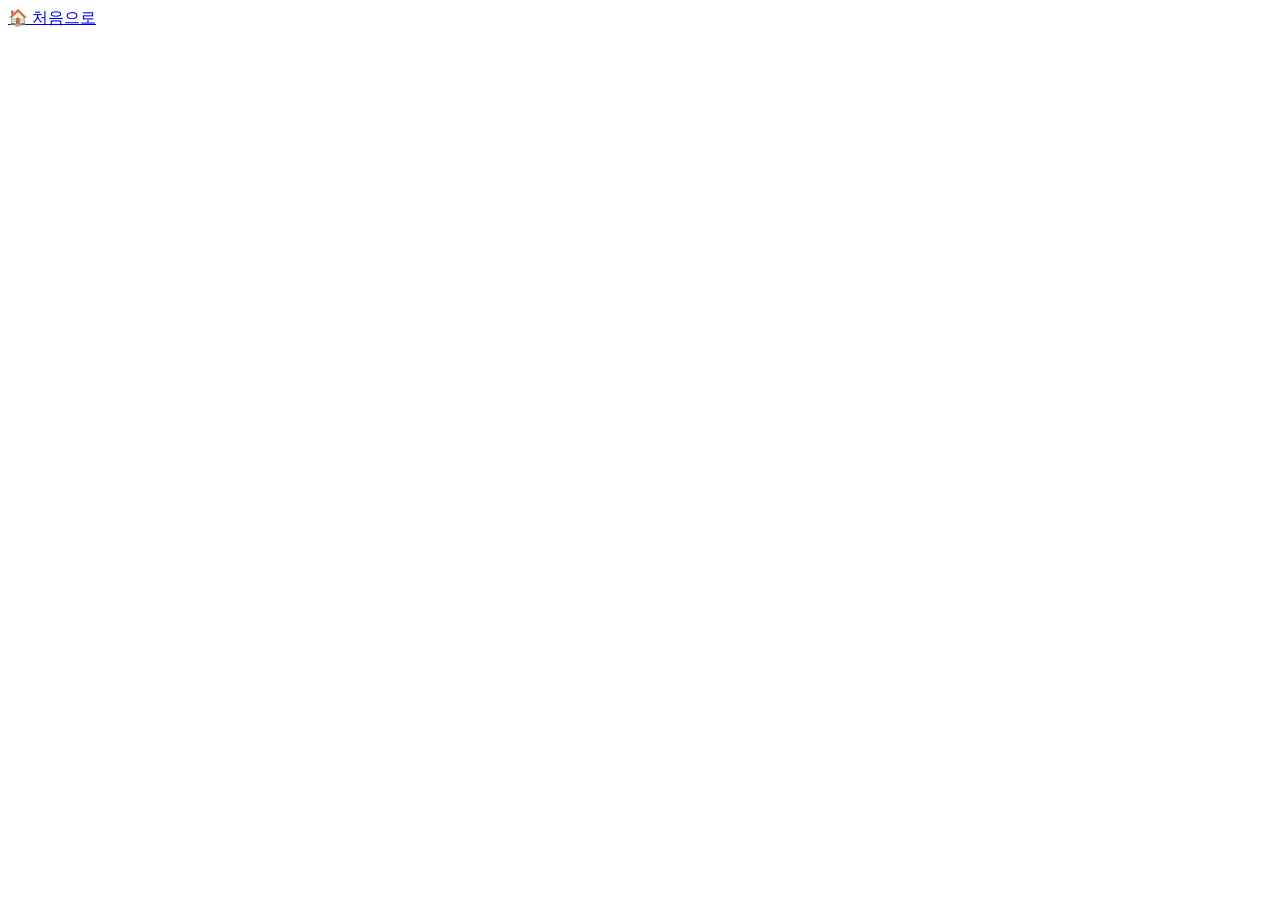
==== games/clock.html @ 45790f7c "T01: 폴더와 파일 뼈대 만들기 Co-Authored-By: Claude Opus 5.5 <noreply@anthropic.com> Claude-Session: https://c" ====
<!DOCTYPE html>
<html lang="ko">
<head>
<meta charset="utf-8">
<meta name="viewport" content="width=device-width, initial-scale=1">
<title>시계 읽기 - 꼬마 놀이터</title>
<link rel="stylesheet" href="../css/style.css">
</head>
<body class="game-page">
<header class="topbar">
  <a class="btn home-btn" href="../index.html">🏠 처음으로</a>
  <div class="progress" id="progress"></div>
  <div class="my-stars" id="my-stars"></div>
</header>
<main class="stage" id="stage"></main>
<script src="../js/stars.js"></script>
<script src="clock.js"></script>
</body>
</html>
---- css/style.css ----
/* 꼬마 놀이터 공통 모양 */
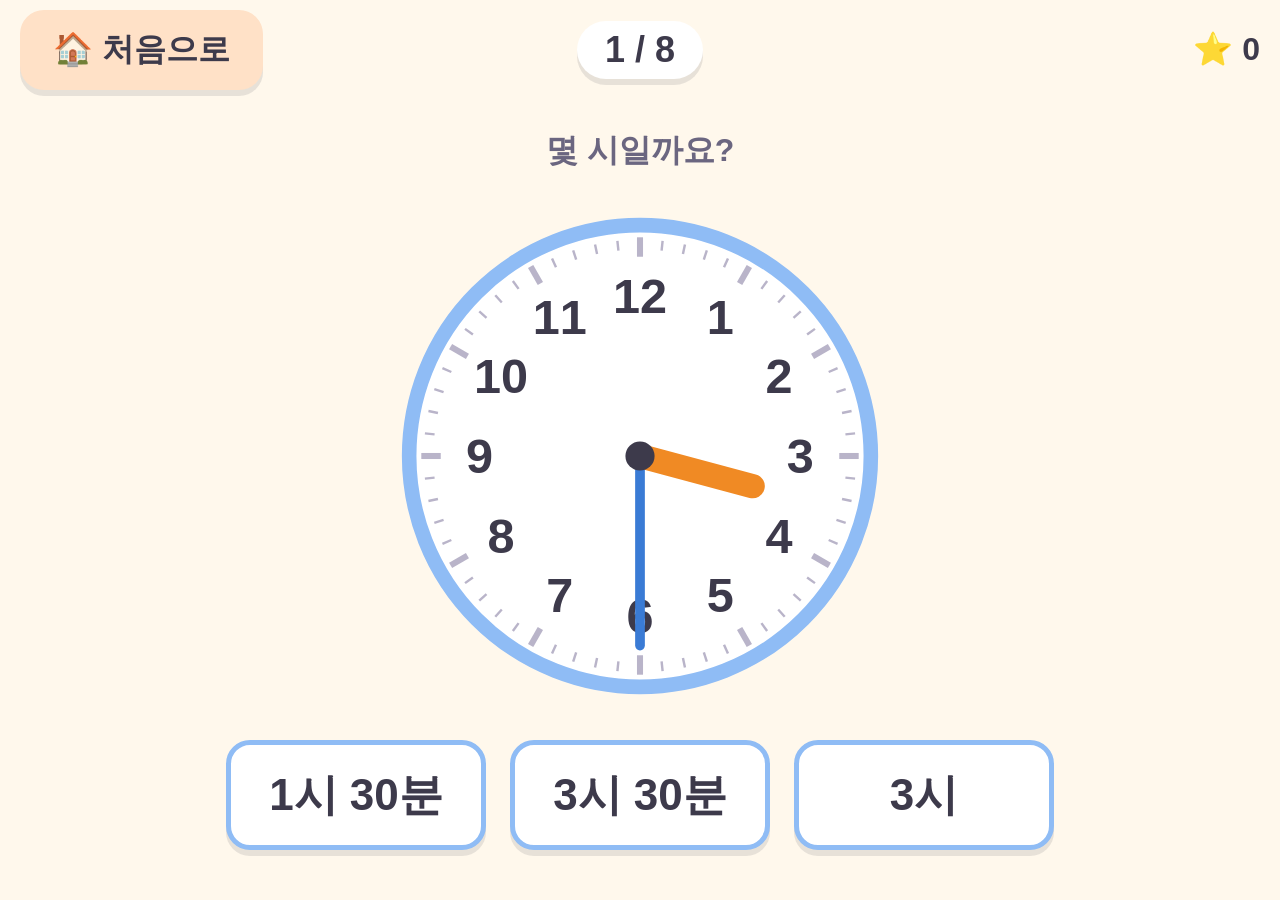
==== commit 7aeecfc4: "은호의 놀이터: 영어 단어 맞추기, 두 자리 수 계산하기(곱하기·나누기 포함), SPEC·TASKS·점검 스크립트 맞춤" ====
--- a/games/clock.html
+++ b/games/clock.html
@@ -3,7 +3,7 @@
 <head>
 <meta charset="utf-8">
 <meta name="viewport" content="width=device-width, initial-scale=1">
-<title>시계 읽기 - 꼬마 놀이터</title>
+<title>시계 읽기 - 은호의 놀이터</title>
 <link rel="stylesheet" href="../css/style.css">
 </head>
 <body class="game-page">
--- a/css/style.css
+++ b/css/style.css
@@ -1 +1,369 @@
-/* 꼬마 놀이터 공통 모양 */
+/* 꼬마 놀이터 공통 모양
+   - 태블릿 가로 화면(1024x768, 1280x800, 1024x690)에서 스크롤 없이 보이도록 만듦
+   - 본문 28px 이상, 문제 글자 48px 이상, 버튼 글자 32px 이상
+   - 버튼은 가로·세로 80px 이상, 버튼 사이 간격 16px 이상
+   - 다시 해 보기 표시에는 빨간색과 가위표를 쓰지 않음 */
+
+:root {
+  --bg: #fff8ec;
+  --ink: #3d3a4b;
+  --soft-ink: #6b6680;
+  --card: #ffffff;
+  --sky: #cfe8ff;
+  --sky-strong: #8fbcf5;
+  --mint: #d6f5e3;
+  --green: #43b26b;        /* 맞혔을 때 테두리 */
+  --yellow: #ffc21a;       /* 정답 알려 줄 때 테두리 */
+  --yellow-glow: #ffe48a;
+  --lilac: #e9defc;
+  --peach: #ffe1c7;
+  --shadow: 0 6px 0 rgba(61, 58, 75, 0.12);
+  --gap: 24px;             /* 버튼 사이 간격 (16px 이상) */
+}
+
+* { box-sizing: border-box; }
+
+html, body {
+  margin: 0;
+  padding: 0;
+  background: var(--bg);
+  color: var(--ink);
+  font-family: "Apple SD Gothic Neo", "Malgun Gothic", "Noto Sans KR", sans-serif;
+  font-size: 28px;          /* 본문 최소 28px */
+  line-height: 1.3;
+  -webkit-text-size-adjust: 100%;
+}
+
+body {
+  min-height: 100vh;
+  display: flex;
+  flex-direction: column;
+  -webkit-user-select: none;
+  user-select: none;
+  -webkit-tap-highlight-color: transparent;
+}
+
+/* ---------- 버튼 ---------- */
+.btn {
+  font-family: inherit;
+  font-size: 32px;          /* 버튼 글자 최소 32px */
+  font-weight: 700;
+  min-width: 80px;          /* 버튼 최소 80x80px */
+  min-height: 80px;
+  padding: 0 28px;
+  border: 5px solid transparent;
+  border-radius: 24px;
+  background: var(--sky);
+  color: var(--ink);
+  box-shadow: var(--shadow);
+  display: inline-flex;
+  align-items: center;
+  justify-content: center;
+  gap: 12px;
+  text-decoration: none;
+  cursor: pointer;
+  touch-action: manipulation;
+  transition: transform 0.1s;
+}
+.btn:active { transform: translateY(3px); box-shadow: 0 3px 0 rgba(61, 58, 75, 0.12); }
+.btn:focus-visible { outline: 4px solid var(--sky-strong); outline-offset: 4px; }
+
+.btn-row {
+  display: flex;
+  justify-content: center;
+  align-items: center;
+  flex-wrap: wrap;
+  gap: var(--gap);          /* 버튼 간격 16px 이상 */
+}
+
+/* ---------- 게임 화면 위쪽 줄 ---------- */
+.topbar {
+  display: grid;
+  grid-template-columns: 1fr auto 1fr;
+  align-items: center;
+  gap: 16px;
+  padding: 10px 20px;
+}
+.home-btn { justify-self: start; background: var(--peach); }
+.progress {
+  font-size: 36px;
+  font-weight: 800;
+  background: var(--card);
+  border-radius: 999px;
+  padding: 6px 28px;
+  box-shadow: var(--shadow);
+  white-space: nowrap;
+}
+.my-stars {
+  justify-self: end;
+  font-size: 32px;
+  font-weight: 800;
+  white-space: nowrap;
+}
+
+.stage {
+  flex: 1;
+  display: flex;
+  flex-direction: column;
+  align-items: center;
+  justify-content: space-evenly;
+  gap: 12px;
+  padding: 0 20px 20px;
+}
+
+.guide {                    /* 안내 문구 */
+  font-size: 32px;
+  font-weight: 700;
+  color: var(--soft-ink);
+  margin: 0;
+  text-align: center;
+}
+
+.question {                 /* 문제 글자 최소 48px */
+  font-size: 64px;
+  font-weight: 800;
+  margin: 0;
+  line-height: 1.1;
+}
+
+/* ---------- 보기 버튼 ---------- */
+.choice {
+  font-size: 48px;
+  min-width: 220px;
+  min-height: 110px;
+  background: var(--card);
+  border-color: var(--sky-strong);
+}
+.choice.is-correct {        /* 맞혔을 때: 초록 테두리 */
+  border-color: var(--green);
+  border-width: 8px;
+  background: var(--mint);
+}
+.choice.is-dim {            /* 한 번 고른 보기: 흐리게, 다시 누를 수 없음 */
+  opacity: 0.35;
+  pointer-events: none;
+}
+.choice.is-answer {         /* 정답 알려 주기: 노란 테두리 */
+  border-color: var(--yellow);
+  border-width: 8px;
+  box-shadow: 0 0 0 8px var(--yellow-glow);
+}
+
+/* ---------- 공통 상자 (맞혔을 때 / 다시 해 보기 / 정답 알려 주기 / 끝) ---------- */
+.overlay {
+  position: fixed;
+  inset: 0;
+  z-index: 10;
+  display: flex;
+  justify-content: center;
+  align-items: flex-start;
+  padding-top: 8px;
+  /* 뒤쪽 문제와 보기 버튼(초록·노란 테두리)이 보이도록 반투명 */
+  background: rgba(255, 248, 236, 0.3);
+}
+.overlay.is-center { align-items: center; padding-top: 0; background: rgba(255, 248, 236, 0.85); }
+
+.panel {
+  background: var(--card);
+  border-radius: 36px;
+  border: 6px solid var(--lilac);
+  box-shadow: 0 12px 0 rgba(61, 58, 75, 0.12);
+  padding: 20px 48px 28px;
+  text-align: center;
+  min-width: 520px;
+  max-width: 90vw;
+}
+.panel-emoji { font-size: 96px; line-height: 1.1; display: inline-block; }
+.panel-title { font-size: 44px; font-weight: 800; margin: 6px 0 0; }
+.panel-text { font-size: 32px; margin: 6px 0 0; }
+.panel .btn-row { margin-top: 20px; }
+/* 위쪽 띠 모양 상자: 그림 | 글 | 버튼 을 한 줄로 */
+.panel-bar {
+  display: flex;
+  align-items: center;
+  gap: 24px;
+  text-align: left;
+  padding: 10px 28px;
+  min-width: 0;
+  width: 960px;
+  max-width: calc(100vw - 32px);
+}
+.panel-bar .panel-emoji { font-size: 88px; flex: none; }
+.panel-bar .panel-body { flex: 1; }
+.panel-bar .panel-title { font-size: 40px; margin: 0; }
+.panel-bar .panel-text { font-size: 36px; font-weight: 700; margin: 2px 0 0; }
+.panel { word-break: keep-all; }
+.panel-bar .btn-row { margin-top: 0; flex: none; }
+.panel .btn { background: var(--mint); min-width: 220px; }
+.panel .btn.home-link { background: var(--peach); }
+
+/* 별이 나타날 때 짧게 커졌다 작아지는 움직임 (1초 이내) */
+@keyframes star-pop {
+  0%   { transform: scale(0.3); }
+  55%  { transform: scale(1.3); }
+  100% { transform: scale(1); }
+}
+.star-pop { animation: star-pop 0.6s ease-out; }
+
+/* ---------- 첫 화면 ---------- */
+.home-page {
+  align-items: center;
+  justify-content: center;
+  gap: 20px;
+  padding: 20px;
+}
+.home-title { font-size: 64px; font-weight: 800; margin: 0; }
+.total-stars {
+  font-size: 44px;
+  font-weight: 800;
+  background: var(--card);
+  border-radius: 999px;
+  padding: 8px 40px;
+  box-shadow: var(--shadow);
+}
+.menu {
+  display: grid;
+  grid-template-columns: repeat(2, minmax(300px, 400px));
+  gap: 28px;
+}
+.menu-btn {
+  flex-direction: column;
+  gap: 4px;
+  min-height: 190px;
+  font-size: 40px;
+  border-radius: 32px;
+}
+.menu-emoji { font-size: 80px; line-height: 1; }
+.menu-btn:nth-child(1) { background: var(--sky); }
+.menu-btn:nth-child(2) { background: var(--mint); }
+.menu-btn:nth-child(3) { background: var(--peach); }
+.menu-btn:nth-child(4) { background: var(--lilac); }
+
+/* ---------- 영어 단어 맞추기 ---------- */
+.picture { font-size: 200px; line-height: 1.05; }
+
+/* ---------- 계산하기 ---------- */
+.counters {
+  display: flex;
+  align-items: center;
+  justify-content: center;
+  gap: 24px;
+  min-height: 120px;
+}
+.count-group {
+  display: flex;
+  flex-wrap: wrap;
+  justify-content: center;
+  max-width: 300px;          /* 한 줄에 5개씩 */
+  font-size: 48px;
+  line-height: 1.15;
+}
+.count-group span { width: 60px; text-align: center; }
+.count-group .faded { opacity: 0.3; }   /* 빼는 만큼 흐리게 */
+.count-group.is-empty {     /* 0개일 때: 빈 상자 */
+  width: 64px;
+  height: 64px;
+  border: 4px dashed var(--sky-strong);
+  border-radius: 16px;
+}
+.count-sign { font-size: 56px; font-weight: 800; color: var(--soft-ink); }
+
+/* ---------- 시계 읽기 ---------- */
+.clock {
+  width: 54vh;               /* 시계 지름: 화면 높이의 절반 이상 */
+  height: 54vh;
+  min-width: 300px;
+  min-height: 300px;
+}
+.clock svg { width: 100%; height: 100%; display: block; }
+.clock-choices .choice { min-width: 260px; font-size: 44px; }
+
+/* ---------- 같은 그림 찾기 ---------- */
+.board {
+  --card-size: clamp(120px, calc((100vh - 290px) / 3), 160px);
+  display: grid;
+  grid-template-columns: repeat(4, var(--card-size));
+  grid-auto-rows: var(--card-size);
+  gap: 18px;
+}
+.card {
+  position: relative;
+  width: var(--card-size);
+  height: var(--card-size);
+  min-width: 120px;          /* 카드 한 장 최소 120x120px */
+  min-height: 120px;
+  padding: 0;
+  font-size: calc(var(--card-size) * 0.55);
+  border-radius: 24px;
+  background: var(--sky-strong);   /* 뒷면: 단색 바탕 */
+}
+.card.is-open { background: var(--card); border-color: var(--sky-strong); }
+.card.is-found { background: var(--mint); border-color: var(--green); }
+.card.is-open .card-face { animation: card-turn 0.25s ease-out; }
+@keyframes card-turn {
+  from { transform: scaleX(0.2); }
+  to   { transform: scaleX(1); }
+}
+.card.is-found { animation: sparkle 0.8s ease-out; }
+@keyframes sparkle {
+  0%   { box-shadow: 0 0 0 0 var(--yellow-glow); }
+  50%  { box-shadow: 0 0 0 14px var(--yellow-glow); }
+  100% { box-shadow: var(--shadow); }
+}
+.card-star {
+  position: absolute;
+  top: -14px;
+  right: -10px;
+  font-size: 40px;
+  line-height: 1;
+}
+.match-message {
+  font-size: 32px;
+  font-weight: 700;
+  min-height: 52px;
+  margin: 0;
+  padding: 4px 28px;
+  border-radius: 999px;
+  background: var(--lilac);
+  visibility: hidden;
+}
+.match-message.is-show { visibility: visible; }
+
+/* 움직임 줄이기를 켠 기기에서는 애니메이션을 끔 */
+@media (prefers-reduced-motion: reduce) {
+  *, *::before, *::after {
+    animation: none !important;
+    transition: none !important;
+  }
+  .star-pop { animation: none; }
+}
+
+/* 계산하기 — 십 모형 (10개짜리 막대 + 낱개 네모) */
+.tens-blocks {
+  display: flex;
+  align-items: flex-end;
+  gap: 6px;
+  height: 128px;
+}
+.ten-bar {
+  display: flex;
+  flex-direction: column;
+  gap: 2px;
+}
+.ten-bar i, .ones i {
+  display: block;
+  width: 11px;
+  height: 11px;
+  border-radius: 2px;
+}
+.ten-bar i { background: var(--sky-strong); }
+.ones {
+  display: flex;
+  flex-direction: column-reverse;
+  flex-wrap: wrap;
+  align-content: flex-start;
+  gap: 2px;
+  height: 128px;
+  margin-left: 4px;
+}
+.ones i { background: var(--yellow); }
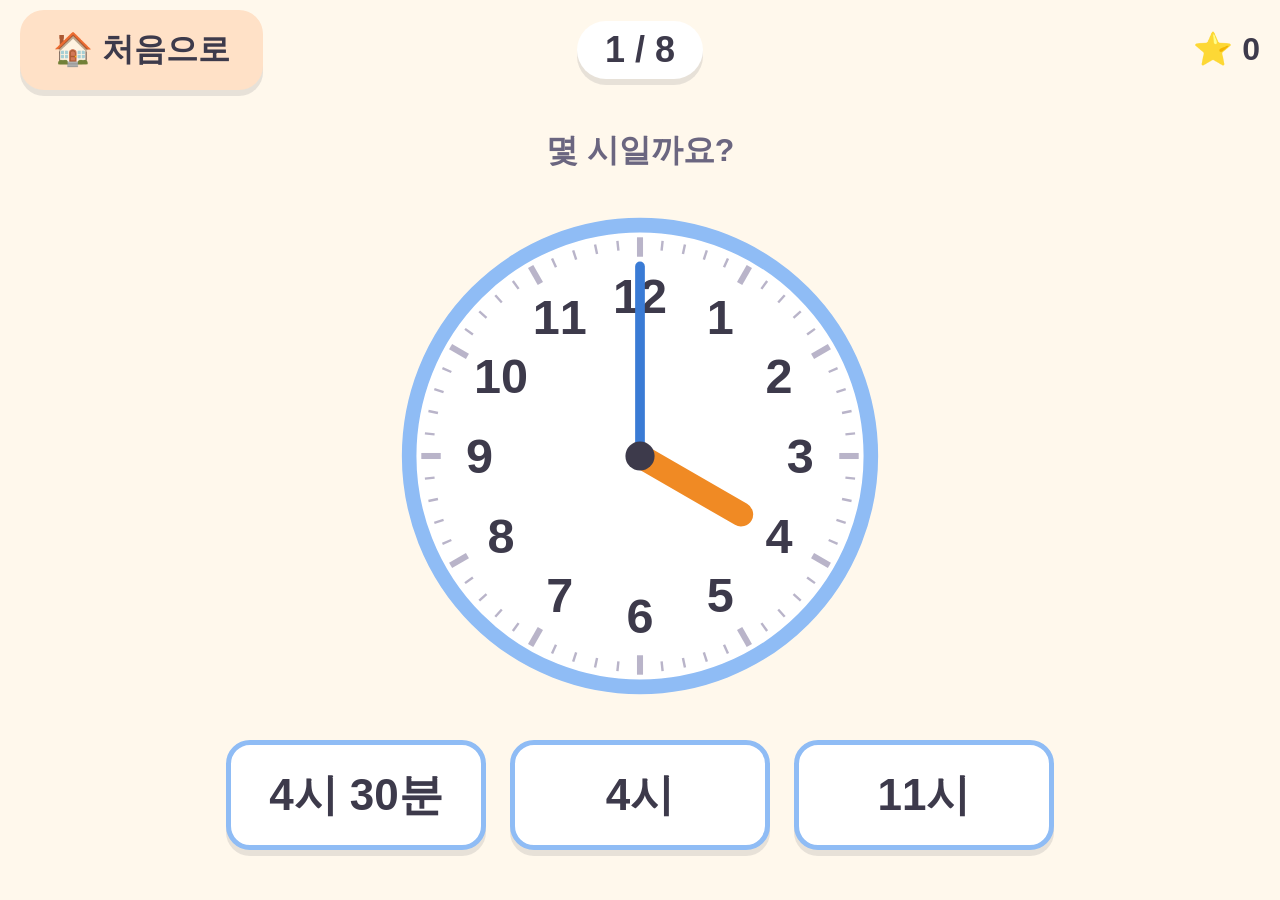
==== commit d683acb7: "제목 이름을 Uno로 바꿈" ====
--- a/games/clock.html
+++ b/games/clock.html
@@ -3,7 +3,7 @@
 <head>
 <meta charset="utf-8">
 <meta name="viewport" content="width=device-width, initial-scale=1">
-<title>시계 읽기 - 은호의 놀이터</title>
+<title>시계 읽기 - Uno의 놀이터</title>
 <link rel="stylesheet" href="../css/style.css">
 </head>
 <body class="game-page">
